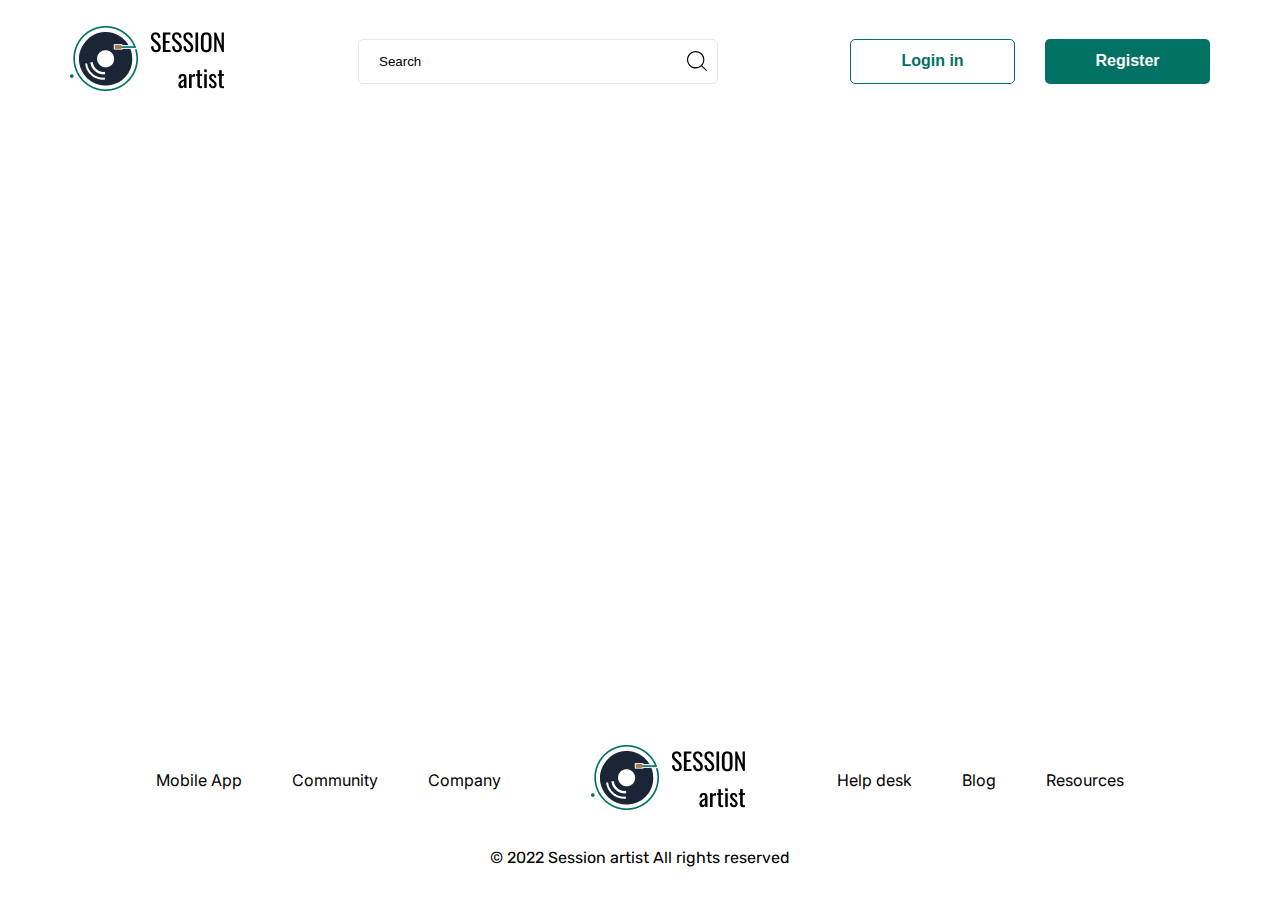
==== detail.html @ 2bfc5e57 "new page, changed styled" ====
<!DOCTYPE html>
<html lang="ru">

<head>
    <meta charset="utf-8">
    <meta http-equiv="X-UA-Compatible" content="IE=edge">
    <meta name="viewport" content="width=device-width, initial-scale=1.0">
    <link href="./css/style.css" rel="stylesheet">
    <title>Session Artist</title>
</head>

<body>
    <div class="container">
        <header>
            <a href="/"><img src="./images/logo.png" alt="logo" /></a>

            <div class="search-block">
                <svg width="20" height="20" viewBox="0 0 20 20" fill="none" xmlns="http://www.w3.org/2000/svg">
                    <path
                        d="M19.7256 18.9889L15.2097 14.4538C16.5957 12.8665 17.3604 10.8581 17.3604 8.72728C17.3604 6.40138 16.4584 4.21493 14.8209 2.57041C13.1834 0.925893 11.0062 0.0200195 8.69023 0.0200195C6.37422 0.0200195 4.19708 0.925893 2.55956 2.57041C0.922038 4.21493 0.0200195 6.40138 0.0200195 8.72728C0.0200195 11.0532 0.922038 13.2396 2.55956 14.8842C4.19708 16.5287 6.37422 17.4345 8.69023 17.4345C10.812 17.4345 12.8118 16.6665 14.3923 15.2746L18.9082 19.8098C19.0211 19.9231 19.169 19.9798 19.3169 19.9798C19.4648 19.9798 19.6127 19.9231 19.7256 19.8098C19.9513 19.583 19.9513 19.2157 19.7256 18.9889ZM3.3769 14.0633C1.95783 12.6379 1.17605 10.7428 1.17605 8.72728C1.17605 6.71175 1.95783 4.81667 3.3769 3.39125C4.79626 1.96612 6.68327 1.18099 8.69023 1.18099C10.6972 1.18099 12.5842 1.96612 14.0036 3.39125C15.4226 4.81667 16.2044 6.71175 16.2044 8.72728C16.2044 10.7428 15.4226 12.6379 14.0036 14.0633C12.5842 15.4885 10.6972 16.2736 8.69023 16.2736C6.68327 16.2736 4.79626 15.4885 3.3769 14.0633Z"
                        fill="black" />
                </svg>
                <input class="search-block__input" placeholder="Search" type="Search" id="site-search" name="q">
            </div>

            <div class="actions">
                <button class="button-green-border">Login in</button>
                <button class="button">Register</button>
            </div>
        </header>

        <main>
           
        </main>

        <footer>
            <ul>
                <li class="footer__nav-item"><a href="#">Mobile App</a></li>
                <li class="footer__nav-item"><a href="#">Community</a></li>
                <li class="footer__nav-item"><a href="#">Company</a></li>
                <li class="footer__logo">
                    <a href="/"><img src="./images/logo.png" alt="logo" /></a>
                </li>
                <li class="footer__nav-item"><a href="#">Help desk</a></li>
                <li class="footer__nav-item"><a href="#">Blog</a></li>
                <li class="footer__nav-item"><a href="#">Resources</a></li>
            </ul>

            <div class="copy">© 2022 Session artist All rights reserved</div>
        </footer>
    </div>
</body>

</html>
---- css/style.css ----
@import url("https://fonts.googleapis.com/css2?family=Oswald&display=swap");
@import url("https://fonts.googleapis.com/css2?family=Inter:wght@500&display=swap");
@import url("https://fonts.googleapis.com/css2?family=Inter&display=swap");
@import url("https://fonts.googleapis.com/css2?family=Rubik&display=swap");

:root {
  --main-bg-color: #007163;
  --white-text-color: #fff;
}

html,
body {
  height: 100%;
  margin: 0;
  color: #000;
  font-family: "Inter", sans-serif;
}

* {
  box-sizing: border-box;
  margin: 0;
  padding: 0;
}

::-webkit-scrollbar {
  width: 8px;
}

::-webkit-scrollbar-track {
  -webkit-box-shadow: 5px 5px 5px -5px rgba(34, 60, 80, 0.2) inset;
  background-color: #f9f9fd;
  border-radius: 10px;
}

::-webkit-scrollbar-thumb {
  border-radius: 10px;
  background: linear-gradient(180deg, rgba(0, 236, 209, 0.377), #007163);
}

h1,
h2,
h3 {
  font-family: "Oswald", sans-serif;
}

a {
  color: inherit;
  text-decoration: none;
}

main {
  flex: 1 1 auto;
}

.container {
  display: flex;
  flex-direction: column;
  justify-content: flex-start;
  align-items: center;
  width: 100%;
  max-width: 1200px;
  margin: 0 auto;
  padding: 0 30px;
  box-sizing: border-box;
  background-color: transparent;
  width: 100%;
  min-height: 100%;
  display: flex;
  flex-direction: column;
}

.link-button {
  display: flex;
  align-items: center;
  justify-content: center;
  min-height: 45px;
  min-width: 134px;
  font-weight: 500;
  font-size: 18px;
  border-radius: 5px;
  cursor: pointer;
  transition: 0.25s;
  background-color: var(--main-bg-color);
  border: none;
  border-radius: 5px;
  color: var(--white-text-color);
}

.button {
  min-height: 45px;
  min-width: 165px;
  font-weight: 600;
  font-size: 16px;
  border-radius: 5px;
  cursor: pointer;
  transition: 0.25s;
  background-color: var(--main-bg-color);
  border: none;
  border-radius: 5px;
  color: var(--white-text-color);
}

.button:hover {
  background-color: #007163cc;
}

.button-green-border {
  background-color: transparent;
  min-height: 45px;
  min-width: 165px;
  font-weight: 600;
  font-size: 16px;
  border: 1px solid #007163;
  color: #007163;
  border-radius: 5px;
  cursor: pointer;
  transition: 0.25s;
}

.button-green-border:hover {
  background-color: #0071630d;
}

.button-green-border-light {
  background: rgba(0, 113, 99, 0.1);
  min-height: 45px;
  min-width: 165px;
  font-weight: 600;
  font-size: 16px;
  border: 1px solid #007163;
  color: #007163;
  border-radius: 5px;
  cursor: pointer;
  transition: 0.25s;
}

.button-green-border-light:hover {
  background-color: #00716338;
}

.button-brown {
  min-height: 45px;
  min-width: 165px;
  font-weight: 600;
  font-size: 16px;
  background-color: rgba(166, 124, 82, 0.1);
  border: 1px solid #a67c52;
  border-radius: 5px;
  color: #a67c52;
  cursor: pointer;
  transition: 0.25s;
}

.button-brown:hover {
  background-color: #a67c5238;
}

/*HEADER*/

header {
  width: 100%;
  display: flex;
  justify-content: space-between;
  align-items: center;
  padding: 23px 0px 20px;
}

.search-block {
  display: flex;
  width: 100%;
  max-width: 360px;
  align-items: center;
  align-content: center;
  position: relative;
  z-index: 100;
}

.search-block svg {
  position: absolute;
  right: 11px;
}

.search-block__input {
  min-height: 45px;
  padding: 0px 40px 0px 20px;
  border: 1px solid #e8e8e8;
  border-radius: 5px;
  width: 100%;
}

.search-block__input::placeholder {
  color: #000000;
}

.search-block__input:focus {
  outline: 0;
}

.actions {
  display: flex;
  align-items: center;
  align-content: center;
  gap: 30px;
}

/*OFFER*/

.offer {
  display: flex;
  flex-direction: column;
  justify-content: center;
  align-items: center;
  width: 100%;
  background-image: url("/images/background.png");
  background-position: center;
  background-size: cover;
  padding: 60px 0px 100px;
  position: relative;
}

.offer__title {
  font-size: 64px;
  line-height: 80px;
  text-align: center;
  margin: 0 0 25px;
  position: relative;
  font-weight: 400;
  z-index: 100;
}

.offer__title_wrap {
  position: relative;
}

.offer__title_wrap:before {
  position: absolute;
  right: 0;
  bottom: 17px;
  z-index: -1;
  width: 40%;
  border-bottom: 6px solid #a67c52;
  content: "";
}

.offer__info {
  width: 100%;
  display: flex;
  justify-content: center;
  text-align: center;
  flex-direction: column;
  max-width: 545px;
  position: relative;
}

.offer__info:after {
  content: "";
  display: block;
  width: 200px;
  height: 200px;
  position: absolute;
  top: 40px;
  left: 45%;
  background: #007163;
  opacity: 0.2;
  filter: blur(50px);
}

.offer__info:before {
  content: "";
  display: block;
  width: 200px;
  height: 200px;
  position: absolute;
  top: 40px;
  right: 45%;
  background: #a67c52;
  opacity: 0.2;
  filter: blur(50px);
}

.offer__description {
  font-weight: 500;
  font-size: 24px;
  line-height: 29px;
  margin: 0 0 35px;
  position: relative;
  z-index: 100;
}

.offer .offer__list {
  width: 100%;
  display: flex;
  margin: 70px 0px 100px;
  justify-content: center;
  align-items: center;
  list-style: none;
  display: flex;
  gap: 30px;
}

.offer .offer__item {
  display: flex;
  position: relative;
  border-radius: 8px;
  overflow: hidden;
  cursor: pointer;
}

.offer__item-popup {
  display: flex;
  justify-content: center;
  align-items: center;
  opacity: 0;
  position: absolute;
  bottom: 0;
  left: 50%;
  transform: translate(-50%, 0);
  transition: 0.5s;
  height: 100%;
  width: 100%;
  font-size: 22px;
  background-image: linear-gradient(
    0deg,
    rgba(0, 113, 99, 0.7),
    rgba(0, 113, 99, 0.7)
  );
  padding: 10px 5px;
  color: #fff;
}

.offer .offer__item:hover .offer__item-popup {
  opacity: 1;
}

/*SOCIAL*/

.social {
  width: 100%;
  display: flex;
  justify-content: center;
  flex-direction: column;
  align-items: center;
}

.social__title {
  display: flex;
  justify-content: center;
  width: 100%;
  font-size: 36px;
  margin: 0 0 30px;
}

.social__title_wrap {
  position: relative;
}

.social__title_wrap:before {
  position: absolute;
  right: 0;
  bottom: 9px;
  z-index: -1;
  width: 40%;
  border-bottom: 6px solid #a67c52;
  content: "";
}

.social__list {
  display: flex;
  list-style: none;
  margin: 0;
  padding: 0;
  gap: 20px;
}

.social__item {
  display: flex;
  cursor: pointer;
  width: 40px;
  height: 40px;
}

.social__item:hover svg {
  opacity: 0.7;
}

/*FOOTER*/

footer {
  flex-direction: column;
  display: flex;
  width: 100%;
  margin: 20px 0 33px;
  justify-content: center;
  align-items: center;
}

footer ul {
  display: flex;
  width: 100%;
  list-style: none;
  margin: 0;
  padding: 0;
  justify-content: center;
  align-items: center;
  gap: 50px;
  margin: 0 0 30px;
}

.footer__nav-item {
  transition: 0.25s;
}

.footer__nav-item:hover {
  color: var(--main-bg-color);
}

.footer__logo {
  display: flex;
  margin: 0px 40px;
}

.copy {
  font-family: "Rubik";
}
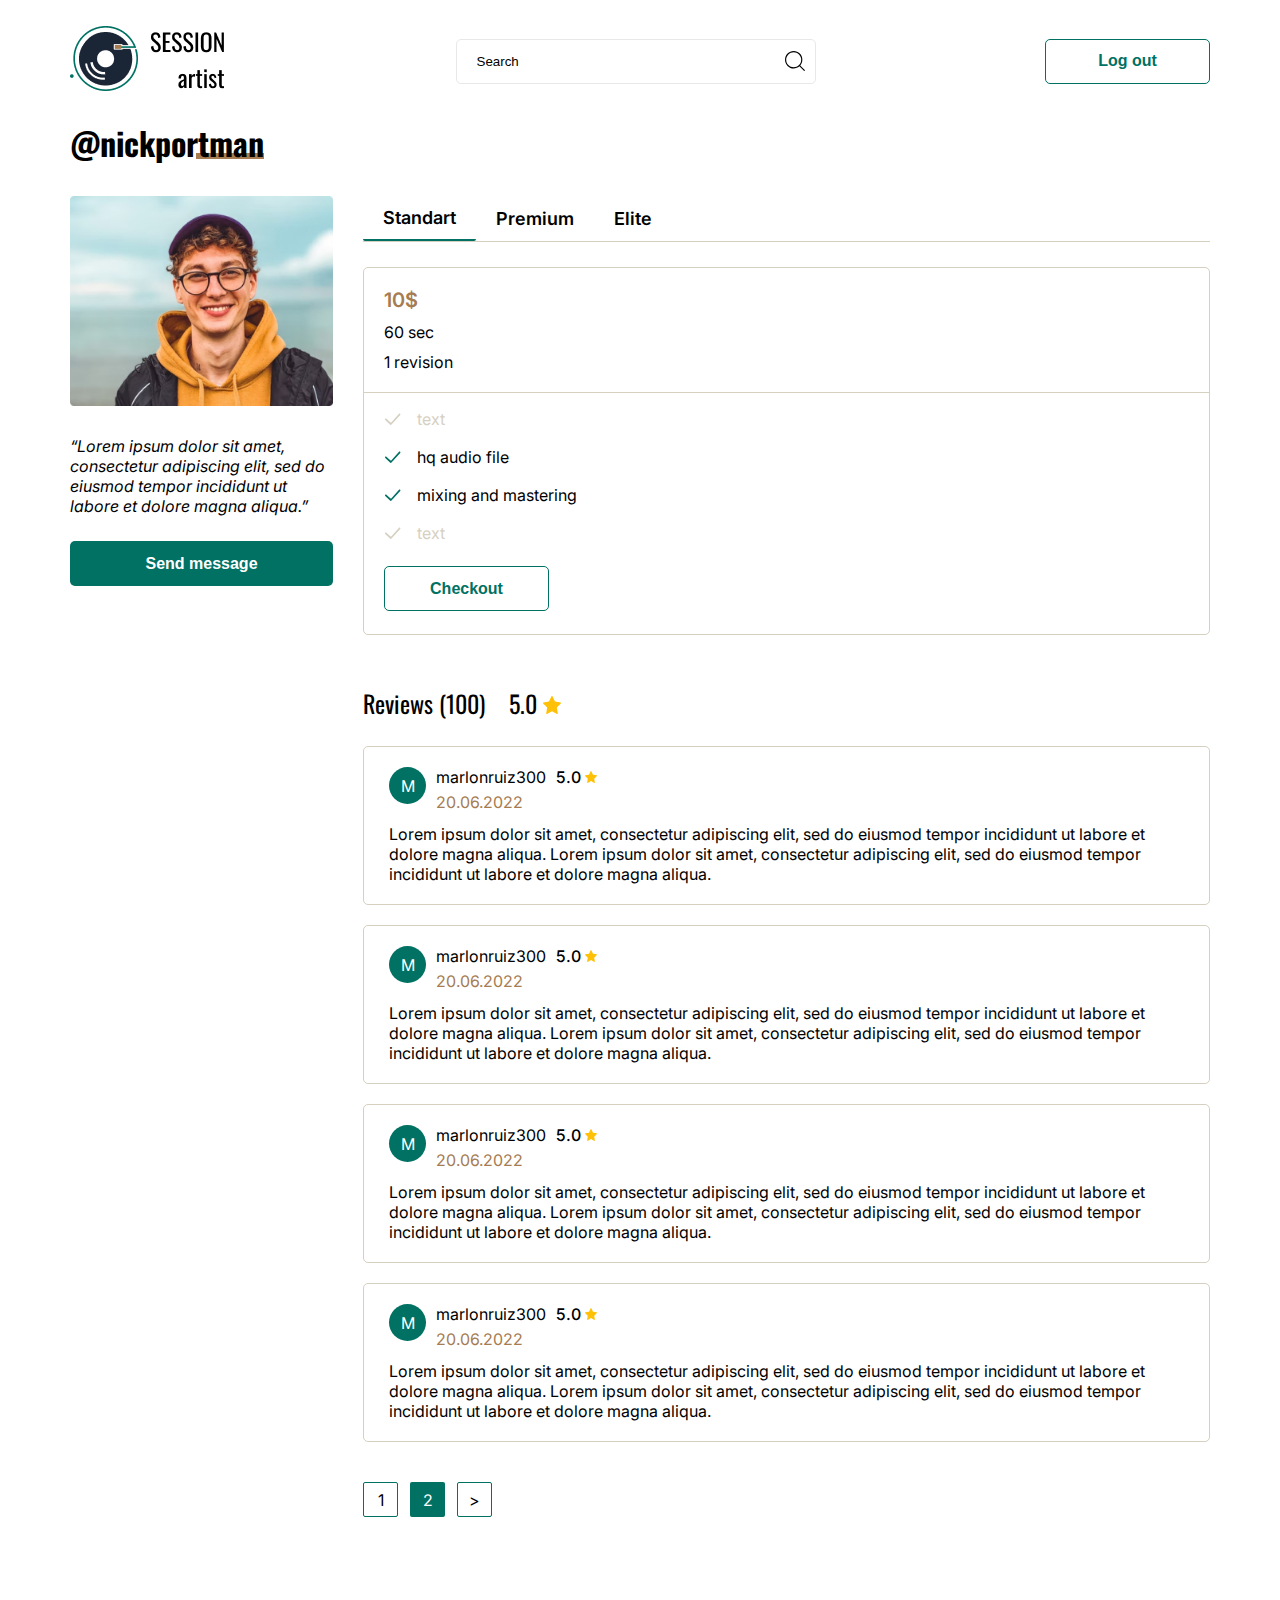
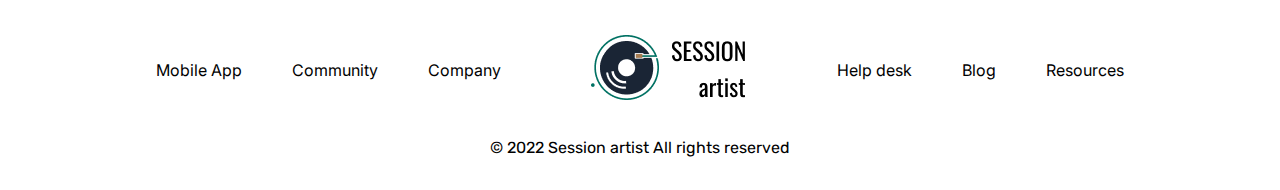
==== commit f13efbf8: "changed styled detail" ====
--- a/detail.html
+++ b/detail.html
@@ -1,54 +1,277 @@
 <!DOCTYPE html>
 <html lang="ru">
-
-<head>
-    <meta charset="utf-8">
-    <meta http-equiv="X-UA-Compatible" content="IE=edge">
-    <meta name="viewport" content="width=device-width, initial-scale=1.0">
-    <link href="./css/style.css" rel="stylesheet">
+  <head>
+    <meta charset="utf-8" />
+    <meta http-equiv="X-UA-Compatible" content="IE=edge" />
+    <meta name="viewport" content="width=device-width, initial-scale=1.0" />
+    <link href="./css/style.css" rel="stylesheet" />
+    <link href="./css/detail.css" rel="stylesheet" />
     <title>Session Artist</title>
-</head>
-
-<body>
+  </head>
+
+  <body>
     <div class="container">
-        <header>
+      <header>
+        <a href="/"><img src="./images/logo.png" alt="logo" /></a>
+
+        <div class="search-block">
+          <svg
+            width="20"
+            height="20"
+            viewBox="0 0 20 20"
+            fill="none"
+            xmlns="http://www.w3.org/2000/svg"
+          >
+            <path
+              d="M19.7256 18.9889L15.2097 14.4538C16.5957 12.8665 17.3604 10.8581 17.3604 8.72728C17.3604 6.40138 16.4584 4.21493 14.8209 2.57041C13.1834 0.925893 11.0062 0.0200195 8.69023 0.0200195C6.37422 0.0200195 4.19708 0.925893 2.55956 2.57041C0.922038 4.21493 0.0200195 6.40138 0.0200195 8.72728C0.0200195 11.0532 0.922038 13.2396 2.55956 14.8842C4.19708 16.5287 6.37422 17.4345 8.69023 17.4345C10.812 17.4345 12.8118 16.6665 14.3923 15.2746L18.9082 19.8098C19.0211 19.9231 19.169 19.9798 19.3169 19.9798C19.4648 19.9798 19.6127 19.9231 19.7256 19.8098C19.9513 19.583 19.9513 19.2157 19.7256 18.9889ZM3.3769 14.0633C1.95783 12.6379 1.17605 10.7428 1.17605 8.72728C1.17605 6.71175 1.95783 4.81667 3.3769 3.39125C4.79626 1.96612 6.68327 1.18099 8.69023 1.18099C10.6972 1.18099 12.5842 1.96612 14.0036 3.39125C15.4226 4.81667 16.2044 6.71175 16.2044 8.72728C16.2044 10.7428 15.4226 12.6379 14.0036 14.0633C12.5842 15.4885 10.6972 16.2736 8.69023 16.2736C6.68327 16.2736 4.79626 15.4885 3.3769 14.0633Z"
+              fill="black"
+            />
+          </svg>
+          <input
+            class="search-block__input"
+            placeholder="Search"
+            type="Search"
+            id="site-search"
+            name="q"
+          />
+        </div>
+
+        <div class="actions">
+          <button class="button-green-border">Log out</button>
+        </div>
+      </header>
+
+      <main class="detail">
+        <h1 class="detail__title">
+          <div class="detail__title_wrap">@nickportman</div>
+        </h1>
+
+        <div class="detail__block">
+          <div class="detail__user">
+            <img src="./images/people/OnePeople.jpg" atl="people" />
+
+            <p class="detail__description">
+              “Lorem ipsum dolor sit amet, consectetur adipiscing elit, sed do
+              eiusmod tempor incididunt ut labore et dolore magna aliqua.”
+            </p>
+
+            <button class="button">Send message</button>
+          </div>
+
+          <div class="detail__info-block">
+            <ul class="detail__tabs">
+              <li class="detail__tabs__item_green">Standart</li>
+              <li class="detail__tabs__item">Premium</li>
+              <li class="detail__tabs__item">Elite</li>
+            </ul>
+
+            <div class="detail__price-block">
+              <ul class="detail__price-block__top">
+                <li class="brown-text">10$</li>
+                <li>60 sec</li>
+                <li>1 revision</li>
+              </ul>
+
+              <ul class="detail__price-block__bottom">
+                <li class="detail__price-block__bottom-item gray-text">
+                  <svg
+                    width="17"
+                    height="12"
+                    viewBox="0 0 17 12"
+                    fill="none"
+                    xmlns="http://www.w3.org/2000/svg"
+                  >
+                    <path
+                      fill-rule="evenodd"
+                      clip-rule="evenodd"
+                      d="M16.178 0.707331C16.5279 1.01351 16.5597 1.54692 16.2484 1.89236L7.48684 11.6172C7.17397 11.9644 6.63679 11.9865 6.29648 11.6662L1.22645 6.89319C0.910271 6.59552 0.880004 6.09952 1.15128 5.76044C1.45061 5.38627 2.00804 5.33477 2.36428 5.65519L6.29794 9.19344C6.63979 9.50094 7.1661 9.47344 7.47409 9.13202L15.0103 0.776265C15.3153 0.438132 15.8353 0.407481 16.178 0.707331Z"
+                      fill="#D6D0C1"
+                    />
+                  </svg>
+                  text
+                </li>
+                <li class="detail__price-block__bottom-item">
+                  <svg
+                    width="17"
+                    height="12"
+                    viewBox="0 0 17 12"
+                    fill="none"
+                    xmlns="http://www.w3.org/2000/svg"
+                  >
+                    <path
+                      fill-rule="evenodd"
+                      clip-rule="evenodd"
+                      d="M16.178 0.707331C16.5279 1.01351 16.5597 1.54692 16.2484 1.89236L7.48684 11.6172C7.17397 11.9644 6.63679 11.9865 6.29648 11.6662L1.22645 6.89319C0.910271 6.59552 0.880004 6.09952 1.15128 5.76044C1.45061 5.38627 2.00804 5.33477 2.36428 5.65519L6.29794 9.19344C6.63979 9.50094 7.1661 9.47344 7.47409 9.13202L15.0103 0.776265C15.3153 0.438132 15.8353 0.407481 16.178 0.707331Z"
+                      fill="#007163"
+                    />
+                  </svg>
+                  hq audio file
+                </li>
+                <li class="detail__price-block__bottom-item">
+                  <svg
+                    width="17"
+                    height="12"
+                    viewBox="0 0 17 12"
+                    fill="none"
+                    xmlns="http://www.w3.org/2000/svg"
+                  >
+                    <path
+                      fill-rule="evenodd"
+                      clip-rule="evenodd"
+                      d="M16.178 0.707331C16.5279 1.01351 16.5597 1.54692 16.2484 1.89236L7.48684 11.6172C7.17397 11.9644 6.63679 11.9865 6.29648 11.6662L1.22645 6.89319C0.910271 6.59552 0.880004 6.09952 1.15128 5.76044C1.45061 5.38627 2.00804 5.33477 2.36428 5.65519L6.29794 9.19344C6.63979 9.50094 7.1661 9.47344 7.47409 9.13202L15.0103 0.776265C15.3153 0.438132 15.8353 0.407481 16.178 0.707331Z"
+                      fill="#007163"
+                    />
+                  </svg>
+                  mixing and mastering
+                </li>
+                <li class="detail__price-block__bottom-item gray-text">
+                  <svg
+                    width="17"
+                    height="12"
+                    viewBox="0 0 17 12"
+                    fill="none"
+                    xmlns="http://www.w3.org/2000/svg"
+                  >
+                    <path
+                      fill-rule="evenodd"
+                      clip-rule="evenodd"
+                      d="M16.178 0.707331C16.5279 1.01351 16.5597 1.54692 16.2484 1.89236L7.48684 11.6172C7.17397 11.9644 6.63679 11.9865 6.29648 11.6662L1.22645 6.89319C0.910271 6.59552 0.880004 6.09952 1.15128 5.76044C1.45061 5.38627 2.00804 5.33477 2.36428 5.65519L6.29794 9.19344C6.63979 9.50094 7.1661 9.47344 7.47409 9.13202L15.0103 0.776265C15.3153 0.438132 15.8353 0.407481 16.178 0.707331Z"
+                      fill="#D6D0C1"
+                    />
+                  </svg>
+                  text
+                </li>
+              </ul>
+
+              <div class="detail__actions">
+                <button class="button-green-border">Checkout</button>
+              </div>
+            </div>
+
+            <div class="reviews">
+              <h2 class="reviews__title">
+                Reviews (100) <span> 5.0 <img src="./images/Star.svg" /></span>
+              </h2>
+
+              <ul class="reviews__list">
+                <li class="reviews__list-item">
+                  <div class="reviews__wrap">
+                    <div class="reviews__image">М</div>
+
+                    <div>
+                      <span class="reviews__name">marlonruiz300</span>
+
+                      <div class="reviews__date">20.06.2022</div>
+                    </div>
+
+                    <div class="reviews__rating">
+                      5.0 <img src="./images/Star.svg" />
+                    </div>
+                  </div>
+                  <p class="reviews__description">
+                    Lorem ipsum dolor sit amet, consectetur adipiscing elit, sed
+                    do eiusmod tempor incididunt ut labore et dolore magna
+                    aliqua. Lorem ipsum dolor sit amet, consectetur adipiscing
+                    elit, sed do eiusmod tempor incididunt ut labore et dolore
+                    magna aliqua.
+                  </p>
+                </li>
+
+                <li class="reviews__list-item">
+                  <div class="reviews__wrap">
+                    <div class="reviews__image">М</div>
+
+                    <div>
+                      <span class="reviews__name">marlonruiz300</span>
+
+                      <div class="reviews__date">20.06.2022</div>
+                    </div>
+
+                    <div class="reviews__rating">
+                      5.0 <img src="./images/Star.svg" />
+                    </div>
+                  </div>
+                  <p class="reviews__description">
+                    Lorem ipsum dolor sit amet, consectetur adipiscing elit, sed
+                    do eiusmod tempor incididunt ut labore et dolore magna
+                    aliqua. Lorem ipsum dolor sit amet, consectetur adipiscing
+                    elit, sed do eiusmod tempor incididunt ut labore et dolore
+                    magna aliqua.
+                  </p>
+                </li>
+
+                <li class="reviews__list-item">
+                  <div class="reviews__wrap">
+                    <div class="reviews__image">М</div>
+
+                    <div>
+                      <span class="reviews__name">marlonruiz300</span>
+
+                      <div class="reviews__date">20.06.2022</div>
+                    </div>
+
+                    <div class="reviews__rating">
+                      5.0 <img src="./images/Star.svg" />
+                    </div>
+                  </div>
+                  <p class="reviews__description">
+                    Lorem ipsum dolor sit amet, consectetur adipiscing elit, sed
+                    do eiusmod tempor incididunt ut labore et dolore magna
+                    aliqua. Lorem ipsum dolor sit amet, consectetur adipiscing
+                    elit, sed do eiusmod tempor incididunt ut labore et dolore
+                    magna aliqua.
+                  </p>
+                </li>
+
+                <li class="reviews__list-item">
+                  <div class="reviews__wrap">
+                    <div class="reviews__image">М</div>
+
+                    <div>
+                      <span class="reviews__name">marlonruiz300</span>
+
+                      <div class="reviews__date">20.06.2022</div>
+                    </div>
+
+                    <div class="reviews__rating">
+                      5.0 <img src="./images/Star.svg" />
+                    </div>
+                  </div>
+                  <p class="reviews__description">
+                    Lorem ipsum dolor sit amet, consectetur adipiscing elit, sed
+                    do eiusmod tempor incididunt ut labore et dolore magna
+                    aliqua. Lorem ipsum dolor sit amet, consectetur adipiscing
+                    elit, sed do eiusmod tempor incididunt ut labore et dolore
+                    magna aliqua.
+                  </p>
+                </li>
+              </ul>
+            </div>
+
+            <div class="pagination">
+              <div class="pagination__item">1</div>
+              <div class="pagination__item_green">2</div>
+              <div class="pagination__item">></div>
+            </div>
+          </div>
+        </div>
+      </main>
+
+      <footer>
+        <ul>
+          <li class="footer__nav-item"><a href="#">Mobile App</a></li>
+          <li class="footer__nav-item"><a href="#">Community</a></li>
+          <li class="footer__nav-item"><a href="#">Company</a></li>
+          <li class="footer__logo">
             <a href="/"><img src="./images/logo.png" alt="logo" /></a>
-
-            <div class="search-block">
-                <svg width="20" height="20" viewBox="0 0 20 20" fill="none" xmlns="http://www.w3.org/2000/svg">
-                    <path
-                        d="M19.7256 18.9889L15.2097 14.4538C16.5957 12.8665 17.3604 10.8581 17.3604 8.72728C17.3604 6.40138 16.4584 4.21493 14.8209 2.57041C13.1834 0.925893 11.0062 0.0200195 8.69023 0.0200195C6.37422 0.0200195 4.19708 0.925893 2.55956 2.57041C0.922038 4.21493 0.0200195 6.40138 0.0200195 8.72728C0.0200195 11.0532 0.922038 13.2396 2.55956 14.8842C4.19708 16.5287 6.37422 17.4345 8.69023 17.4345C10.812 17.4345 12.8118 16.6665 14.3923 15.2746L18.9082 19.8098C19.0211 19.9231 19.169 19.9798 19.3169 19.9798C19.4648 19.9798 19.6127 19.9231 19.7256 19.8098C19.9513 19.583 19.9513 19.2157 19.7256 18.9889ZM3.3769 14.0633C1.95783 12.6379 1.17605 10.7428 1.17605 8.72728C1.17605 6.71175 1.95783 4.81667 3.3769 3.39125C4.79626 1.96612 6.68327 1.18099 8.69023 1.18099C10.6972 1.18099 12.5842 1.96612 14.0036 3.39125C15.4226 4.81667 16.2044 6.71175 16.2044 8.72728C16.2044 10.7428 15.4226 12.6379 14.0036 14.0633C12.5842 15.4885 10.6972 16.2736 8.69023 16.2736C6.68327 16.2736 4.79626 15.4885 3.3769 14.0633Z"
-                        fill="black" />
-                </svg>
-                <input class="search-block__input" placeholder="Search" type="Search" id="site-search" name="q">
-            </div>
-
-            <div class="actions">
-                <button class="button-green-border">Login in</button>
-                <button class="button">Register</button>
-            </div>
-        </header>
-
-        <main>
-           
-        </main>
-
-        <footer>
-            <ul>
-                <li class="footer__nav-item"><a href="#">Mobile App</a></li>
-                <li class="footer__nav-item"><a href="#">Community</a></li>
-                <li class="footer__nav-item"><a href="#">Company</a></li>
-                <li class="footer__logo">
-                    <a href="/"><img src="./images/logo.png" alt="logo" /></a>
-                </li>
-                <li class="footer__nav-item"><a href="#">Help desk</a></li>
-                <li class="footer__nav-item"><a href="#">Blog</a></li>
-                <li class="footer__nav-item"><a href="#">Resources</a></li>
-            </ul>
-
-            <div class="copy">© 2022 Session artist All rights reserved</div>
-        </footer>
+          </li>
+          <li class="footer__nav-item"><a href="#">Help desk</a></li>
+          <li class="footer__nav-item"><a href="#">Blog</a></li>
+          <li class="footer__nav-item"><a href="#">Resources</a></li>
+        </ul>
+
+        <div class="copy">© 2022 Session artist All rights reserved</div>
+      </footer>
     </div>
-</body>
-
-</html>+  </body>
+</html>
--- a/css/style.css
+++ b/css/style.css
@@ -84,6 +84,10 @@
   border: none;
   border-radius: 5px;
   color: var(--white-text-color);
+}
+
+.link-button:hover {
+  background-color: #007163cc;
 }
 
 .button {
--- a/css/detail.css
+++ b/css/detail.css
@@ -0,0 +1,210 @@
+.detail {
+  width: 100%;
+  display: flex;
+  flex-direction: column;
+  padding: 0 0 95px;
+}
+
+.detail__title {
+  display: flex;
+  width: 100%;
+  margin: 0 0 30px;
+}
+
+.detail__title_wrap {
+  position: relative;
+}
+
+.detail__title_wrap:before {
+  position: absolute;
+  right: 0;
+  bottom: 7px;
+  z-index: -1;
+  width: 35%;
+  border-bottom: 6px solid #a67c52;
+  content: "";
+}
+
+.detail__tabs {
+  display: flex;
+  list-style: none;
+  width: 100%;
+  justify-content: flex-start;
+  align-items: center;
+  border-bottom: 1px solid #d6d0c1;
+  margin: 0 0 25px;
+}
+
+.detail__tabs__item {
+  cursor: pointer;
+  padding: 0px 20px;
+  font-weight: 600;
+  font-size: 18px;
+}
+
+.detail__tabs__item_green {
+  border-bottom: 2px solid #007163;
+  border-radius: 2px;
+  line-height: 43px;
+  cursor: pointer;
+  padding: 0px 20px;
+  font-weight: 600;
+  font-size: 18px;
+}
+
+.detail__block {
+  width: 100%;
+  display: grid;
+  grid-template-columns: minmax(263px, 263px) 1fr;
+  gap: 30px;
+}
+
+.detail__user {
+  display: flex;
+  flex-direction: column;
+}
+
+.detail__description {
+  font-style: italic;
+  margin: 30px 0px 25px;
+}
+
+.detail__info-block {
+  width: 100%;
+  display: flex;
+  flex-direction: column;
+}
+
+.detail__price-block {
+  border: 1px solid #d6d0c1;
+  border-radius: 5px;
+  margin: 0 0 50px;
+}
+
+.detail__price-block__top {
+  display: flex;
+  flex-direction: column;
+  list-style: none;
+  border-bottom: 1px solid #d6d0c1;
+  padding: 20px;
+  gap: 10px;
+}
+
+.detail__price-block__bottom {
+  display: flex;
+  flex-direction: column;
+  list-style: none;
+  padding: 16px 20px 23px;
+  gap: 18px;
+}
+
+.detail__price-block__bottom-item svg {
+  margin-right: 12px;
+}
+
+.detail__actions {
+  width: 100%;
+  padding: 0 20px 23px;
+}
+
+.reviews__title {
+  font-family: "Oswald";
+  font-weight: 400;
+  font-size: 24px;
+}
+
+.reviews__title span {
+  margin: 0px 0px 0px 18px;
+}
+
+.reviews__list {
+  list-style: none;
+  margin: 25px 0px 40px;
+  display: flex;
+  flex-direction: column;
+  gap: 20px;
+}
+
+.reviews__list-item {
+  border: 1px solid #d6d0c1;
+  border-radius: 5px;
+  padding: 20px 25px;
+}
+
+.reviews__wrap {
+  display: flex;
+  width: 100%;
+  gap: 10px;
+  margin: 0 0 12px;
+}
+
+.reviews__image {
+  display: flex;
+  min-width: 37px;
+  height: 37px;
+  background-color: #007163;
+  border-radius: 100%;
+  justify-content: center;
+  align-items: center;
+  color: #fff;
+}
+
+.reviews__name {
+  display: flex;
+  width: 100%;
+  margin: 0 0 5px;
+}
+
+.reviews__date {
+  color: #a67c52;
+}
+
+.reviews__rating {
+  font-weight: 500;
+}
+
+.reviews__rating img {
+  width: 12px;
+}
+
+/*PAGINATION*/
+
+.pagination {
+  width: 100%;
+  display: flex;
+  align-items: center;
+  gap: 12px;
+}
+
+.pagination__item {
+  display: flex;
+  align-items: center;
+  justify-content: center;
+  min-width: 35px;
+  height: 35px;
+  border: 1px solid #007163;
+  border-radius: 2px;
+  cursor: pointer;
+}
+
+.pagination__item_green {
+  display: flex;
+  align-items: center;
+  justify-content: center;
+  min-width: 35px;
+  height: 35px;
+  background-color: #007163;
+  border-radius: 2px;
+  color: #fff;
+  cursor: pointer;
+}
+
+.brown-text {
+  color: #a67c52;
+  font-weight: 600;
+  font-size: 20px;
+}
+
+.gray-text {
+  color: #d6d0c1;
+}
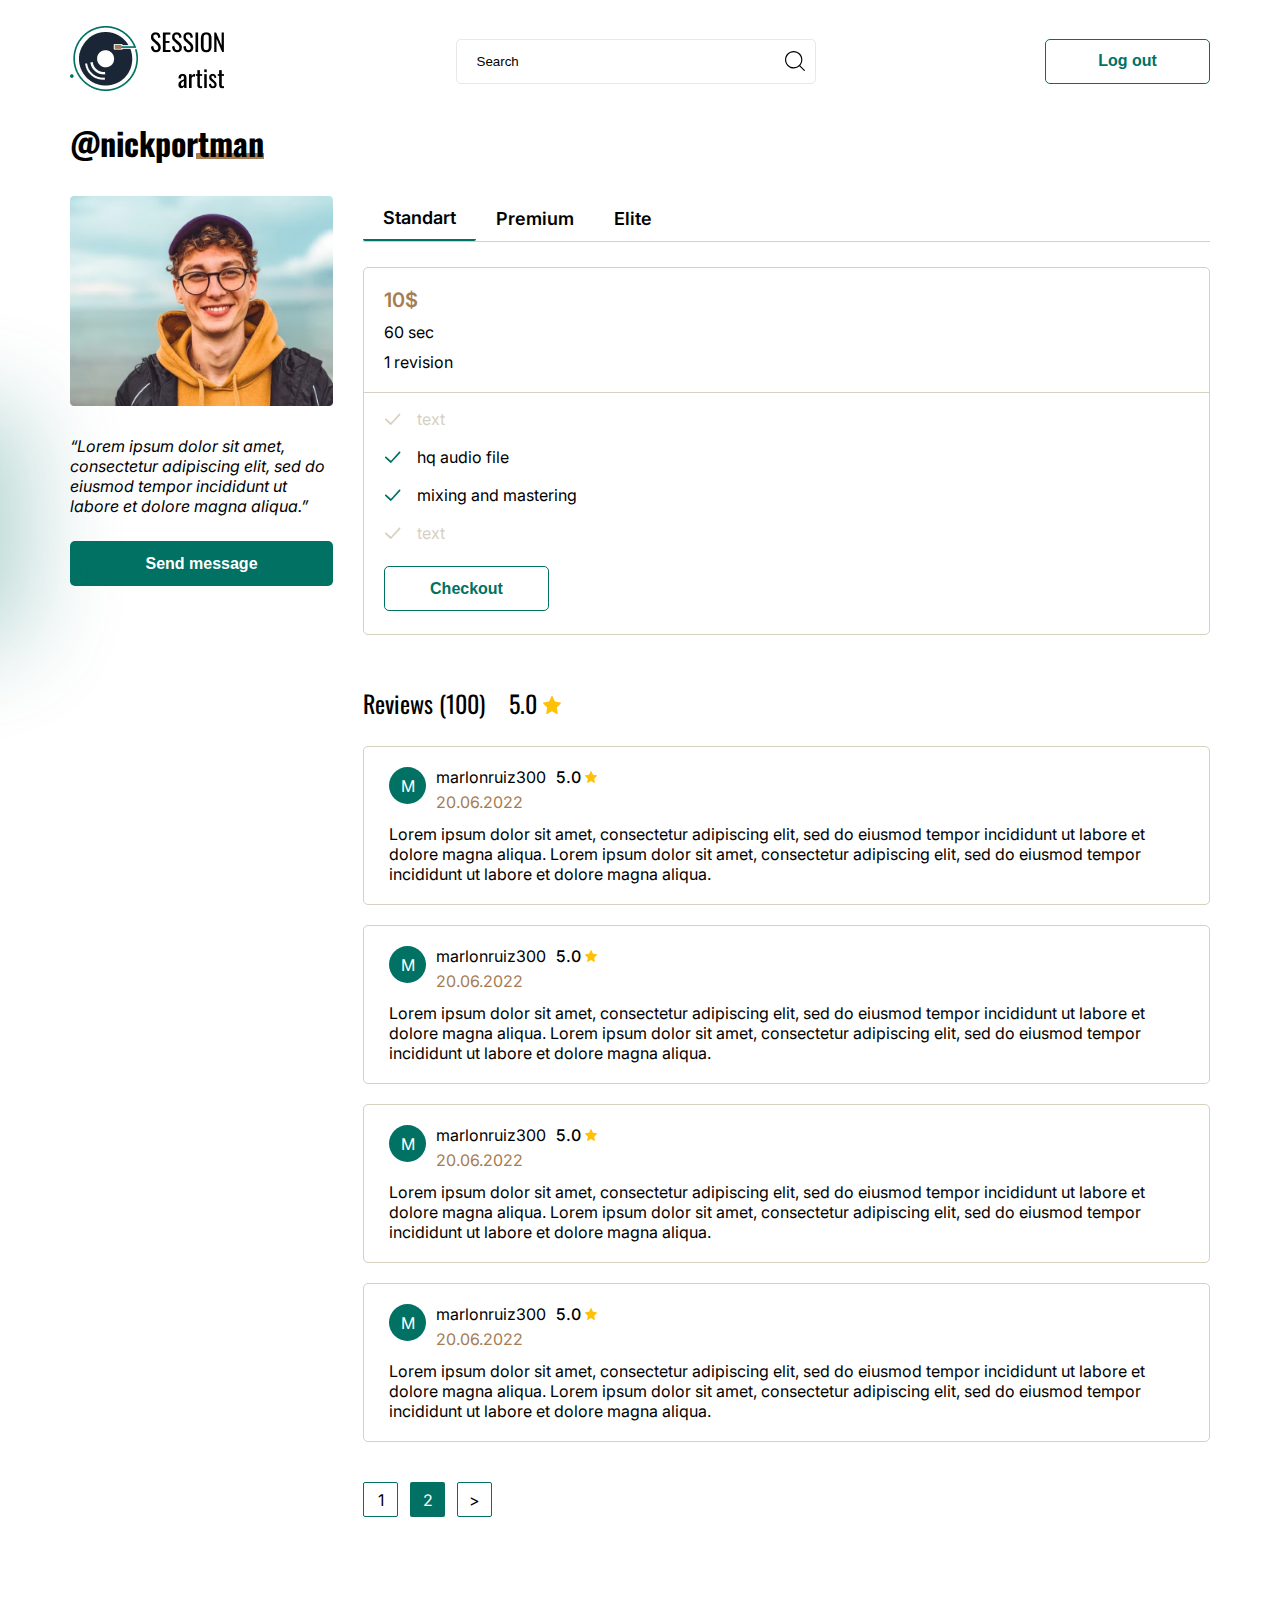
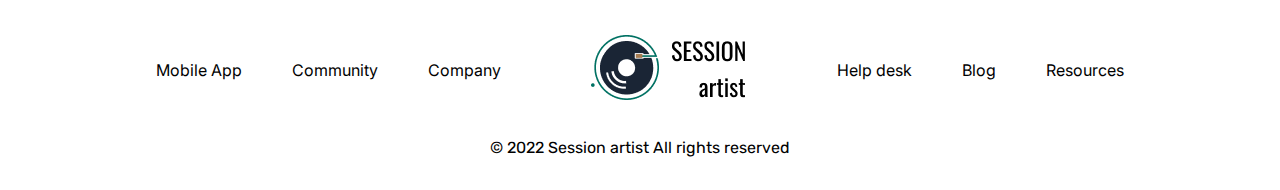
==== commit 6f817b10: "add blur" ====
--- a/detail.html
+++ b/detail.html
@@ -10,268 +10,271 @@
   </head>
 
   <body>
-    <div class="container">
-      <header>
-        <a href="/"><img src="./images/logo.png" alt="logo" /></a>
-
-        <div class="search-block">
-          <svg
-            width="20"
-            height="20"
-            viewBox="0 0 20 20"
-            fill="none"
-            xmlns="http://www.w3.org/2000/svg"
-          >
-            <path
-              d="M19.7256 18.9889L15.2097 14.4538C16.5957 12.8665 17.3604 10.8581 17.3604 8.72728C17.3604 6.40138 16.4584 4.21493 14.8209 2.57041C13.1834 0.925893 11.0062 0.0200195 8.69023 0.0200195C6.37422 0.0200195 4.19708 0.925893 2.55956 2.57041C0.922038 4.21493 0.0200195 6.40138 0.0200195 8.72728C0.0200195 11.0532 0.922038 13.2396 2.55956 14.8842C4.19708 16.5287 6.37422 17.4345 8.69023 17.4345C10.812 17.4345 12.8118 16.6665 14.3923 15.2746L18.9082 19.8098C19.0211 19.9231 19.169 19.9798 19.3169 19.9798C19.4648 19.9798 19.6127 19.9231 19.7256 19.8098C19.9513 19.583 19.9513 19.2157 19.7256 18.9889ZM3.3769 14.0633C1.95783 12.6379 1.17605 10.7428 1.17605 8.72728C1.17605 6.71175 1.95783 4.81667 3.3769 3.39125C4.79626 1.96612 6.68327 1.18099 8.69023 1.18099C10.6972 1.18099 12.5842 1.96612 14.0036 3.39125C15.4226 4.81667 16.2044 6.71175 16.2044 8.72728C16.2044 10.7428 15.4226 12.6379 14.0036 14.0633C12.5842 15.4885 10.6972 16.2736 8.69023 16.2736C6.68327 16.2736 4.79626 15.4885 3.3769 14.0633Z"
-              fill="black"
+    <div class="blur">
+      <div class="container">
+        <header>
+          <a href="/"><img src="./images/logo.png" alt="logo" /></a>
+
+          <div class="search-block">
+            <svg
+              width="20"
+              height="20"
+              viewBox="0 0 20 20"
+              fill="none"
+              xmlns="http://www.w3.org/2000/svg"
+            >
+              <path
+                d="M19.7256 18.9889L15.2097 14.4538C16.5957 12.8665 17.3604 10.8581 17.3604 8.72728C17.3604 6.40138 16.4584 4.21493 14.8209 2.57041C13.1834 0.925893 11.0062 0.0200195 8.69023 0.0200195C6.37422 0.0200195 4.19708 0.925893 2.55956 2.57041C0.922038 4.21493 0.0200195 6.40138 0.0200195 8.72728C0.0200195 11.0532 0.922038 13.2396 2.55956 14.8842C4.19708 16.5287 6.37422 17.4345 8.69023 17.4345C10.812 17.4345 12.8118 16.6665 14.3923 15.2746L18.9082 19.8098C19.0211 19.9231 19.169 19.9798 19.3169 19.9798C19.4648 19.9798 19.6127 19.9231 19.7256 19.8098C19.9513 19.583 19.9513 19.2157 19.7256 18.9889ZM3.3769 14.0633C1.95783 12.6379 1.17605 10.7428 1.17605 8.72728C1.17605 6.71175 1.95783 4.81667 3.3769 3.39125C4.79626 1.96612 6.68327 1.18099 8.69023 1.18099C10.6972 1.18099 12.5842 1.96612 14.0036 3.39125C15.4226 4.81667 16.2044 6.71175 16.2044 8.72728C16.2044 10.7428 15.4226 12.6379 14.0036 14.0633C12.5842 15.4885 10.6972 16.2736 8.69023 16.2736C6.68327 16.2736 4.79626 15.4885 3.3769 14.0633Z"
+                fill="black"
+              />
+            </svg>
+            <input
+              class="search-block__input"
+              placeholder="Search"
+              type="Search"
+              id="site-search"
+              name="q"
             />
-          </svg>
-          <input
-            class="search-block__input"
-            placeholder="Search"
-            type="Search"
-            id="site-search"
-            name="q"
-          />
-        </div>
-
-        <div class="actions">
-          <button class="button-green-border">Log out</button>
-        </div>
-      </header>
-
-      <main class="detail">
-        <h1 class="detail__title">
-          <div class="detail__title_wrap">@nickportman</div>
-        </h1>
-
-        <div class="detail__block">
-          <div class="detail__user">
-            <img src="./images/people/OnePeople.jpg" atl="people" />
-
-            <p class="detail__description">
-              “Lorem ipsum dolor sit amet, consectetur adipiscing elit, sed do
-              eiusmod tempor incididunt ut labore et dolore magna aliqua.”
-            </p>
-
-            <button class="button">Send message</button>
           </div>
 
-          <div class="detail__info-block">
-            <ul class="detail__tabs">
-              <li class="detail__tabs__item_green">Standart</li>
-              <li class="detail__tabs__item">Premium</li>
-              <li class="detail__tabs__item">Elite</li>
-            </ul>
-
-            <div class="detail__price-block">
-              <ul class="detail__price-block__top">
-                <li class="brown-text">10$</li>
-                <li>60 sec</li>
-                <li>1 revision</li>
+          <div class="actions">
+            <button class="button-green-border">Log out</button>
+          </div>
+        </header>
+
+        <main class="detail">
+          <h1 class="detail__title">
+            <div class="detail__title_wrap">@nickportman</div>
+          </h1>
+
+          <div class="detail__block">
+            <div class="detail__user">
+              <img src="./images/people/OnePeople.jpg" atl="people" />
+
+              <p class="detail__description">
+                “Lorem ipsum dolor sit amet, consectetur adipiscing elit, sed do
+                eiusmod tempor incididunt ut labore et dolore magna aliqua.”
+              </p>
+
+              <button class="button">Send message</button>
+            </div>
+
+            <div class="detail__info-block">
+              <ul class="detail__tabs">
+                <li class="detail__tabs__item_green">Standart</li>
+                <li class="detail__tabs__item">Premium</li>
+                <li class="detail__tabs__item">Elite</li>
               </ul>
 
-              <ul class="detail__price-block__bottom">
-                <li class="detail__price-block__bottom-item gray-text">
-                  <svg
-                    width="17"
-                    height="12"
-                    viewBox="0 0 17 12"
-                    fill="none"
-                    xmlns="http://www.w3.org/2000/svg"
-                  >
-                    <path
-                      fill-rule="evenodd"
-                      clip-rule="evenodd"
-                      d="M16.178 0.707331C16.5279 1.01351 16.5597 1.54692 16.2484 1.89236L7.48684 11.6172C7.17397 11.9644 6.63679 11.9865 6.29648 11.6662L1.22645 6.89319C0.910271 6.59552 0.880004 6.09952 1.15128 5.76044C1.45061 5.38627 2.00804 5.33477 2.36428 5.65519L6.29794 9.19344C6.63979 9.50094 7.1661 9.47344 7.47409 9.13202L15.0103 0.776265C15.3153 0.438132 15.8353 0.407481 16.178 0.707331Z"
-                      fill="#D6D0C1"
-                    />
-                  </svg>
-                  text
-                </li>
-                <li class="detail__price-block__bottom-item">
-                  <svg
-                    width="17"
-                    height="12"
-                    viewBox="0 0 17 12"
-                    fill="none"
-                    xmlns="http://www.w3.org/2000/svg"
-                  >
-                    <path
-                      fill-rule="evenodd"
-                      clip-rule="evenodd"
-                      d="M16.178 0.707331C16.5279 1.01351 16.5597 1.54692 16.2484 1.89236L7.48684 11.6172C7.17397 11.9644 6.63679 11.9865 6.29648 11.6662L1.22645 6.89319C0.910271 6.59552 0.880004 6.09952 1.15128 5.76044C1.45061 5.38627 2.00804 5.33477 2.36428 5.65519L6.29794 9.19344C6.63979 9.50094 7.1661 9.47344 7.47409 9.13202L15.0103 0.776265C15.3153 0.438132 15.8353 0.407481 16.178 0.707331Z"
-                      fill="#007163"
-                    />
-                  </svg>
-                  hq audio file
-                </li>
-                <li class="detail__price-block__bottom-item">
-                  <svg
-                    width="17"
-                    height="12"
-                    viewBox="0 0 17 12"
-                    fill="none"
-                    xmlns="http://www.w3.org/2000/svg"
-                  >
-                    <path
-                      fill-rule="evenodd"
-                      clip-rule="evenodd"
-                      d="M16.178 0.707331C16.5279 1.01351 16.5597 1.54692 16.2484 1.89236L7.48684 11.6172C7.17397 11.9644 6.63679 11.9865 6.29648 11.6662L1.22645 6.89319C0.910271 6.59552 0.880004 6.09952 1.15128 5.76044C1.45061 5.38627 2.00804 5.33477 2.36428 5.65519L6.29794 9.19344C6.63979 9.50094 7.1661 9.47344 7.47409 9.13202L15.0103 0.776265C15.3153 0.438132 15.8353 0.407481 16.178 0.707331Z"
-                      fill="#007163"
-                    />
-                  </svg>
-                  mixing and mastering
-                </li>
-                <li class="detail__price-block__bottom-item gray-text">
-                  <svg
-                    width="17"
-                    height="12"
-                    viewBox="0 0 17 12"
-                    fill="none"
-                    xmlns="http://www.w3.org/2000/svg"
-                  >
-                    <path
-                      fill-rule="evenodd"
-                      clip-rule="evenodd"
-                      d="M16.178 0.707331C16.5279 1.01351 16.5597 1.54692 16.2484 1.89236L7.48684 11.6172C7.17397 11.9644 6.63679 11.9865 6.29648 11.6662L1.22645 6.89319C0.910271 6.59552 0.880004 6.09952 1.15128 5.76044C1.45061 5.38627 2.00804 5.33477 2.36428 5.65519L6.29794 9.19344C6.63979 9.50094 7.1661 9.47344 7.47409 9.13202L15.0103 0.776265C15.3153 0.438132 15.8353 0.407481 16.178 0.707331Z"
-                      fill="#D6D0C1"
-                    />
-                  </svg>
-                  text
-                </li>
-              </ul>
-
-              <div class="detail__actions">
-                <button class="button-green-border">Checkout</button>
+              <div class="detail__price-block">
+                <ul class="detail__price-block__top">
+                  <li class="brown-text">10$</li>
+                  <li>60 sec</li>
+                  <li>1 revision</li>
+                </ul>
+
+                <ul class="detail__price-block__bottom">
+                  <li class="detail__price-block__bottom-item gray-text">
+                    <svg
+                      width="17"
+                      height="12"
+                      viewBox="0 0 17 12"
+                      fill="none"
+                      xmlns="http://www.w3.org/2000/svg"
+                    >
+                      <path
+                        fill-rule="evenodd"
+                        clip-rule="evenodd"
+                        d="M16.178 0.707331C16.5279 1.01351 16.5597 1.54692 16.2484 1.89236L7.48684 11.6172C7.17397 11.9644 6.63679 11.9865 6.29648 11.6662L1.22645 6.89319C0.910271 6.59552 0.880004 6.09952 1.15128 5.76044C1.45061 5.38627 2.00804 5.33477 2.36428 5.65519L6.29794 9.19344C6.63979 9.50094 7.1661 9.47344 7.47409 9.13202L15.0103 0.776265C15.3153 0.438132 15.8353 0.407481 16.178 0.707331Z"
+                        fill="#D6D0C1"
+                      />
+                    </svg>
+                    text
+                  </li>
+                  <li class="detail__price-block__bottom-item">
+                    <svg
+                      width="17"
+                      height="12"
+                      viewBox="0 0 17 12"
+                      fill="none"
+                      xmlns="http://www.w3.org/2000/svg"
+                    >
+                      <path
+                        fill-rule="evenodd"
+                        clip-rule="evenodd"
+                        d="M16.178 0.707331C16.5279 1.01351 16.5597 1.54692 16.2484 1.89236L7.48684 11.6172C7.17397 11.9644 6.63679 11.9865 6.29648 11.6662L1.22645 6.89319C0.910271 6.59552 0.880004 6.09952 1.15128 5.76044C1.45061 5.38627 2.00804 5.33477 2.36428 5.65519L6.29794 9.19344C6.63979 9.50094 7.1661 9.47344 7.47409 9.13202L15.0103 0.776265C15.3153 0.438132 15.8353 0.407481 16.178 0.707331Z"
+                        fill="#007163"
+                      />
+                    </svg>
+                    hq audio file
+                  </li>
+                  <li class="detail__price-block__bottom-item">
+                    <svg
+                      width="17"
+                      height="12"
+                      viewBox="0 0 17 12"
+                      fill="none"
+                      xmlns="http://www.w3.org/2000/svg"
+                    >
+                      <path
+                        fill-rule="evenodd"
+                        clip-rule="evenodd"
+                        d="M16.178 0.707331C16.5279 1.01351 16.5597 1.54692 16.2484 1.89236L7.48684 11.6172C7.17397 11.9644 6.63679 11.9865 6.29648 11.6662L1.22645 6.89319C0.910271 6.59552 0.880004 6.09952 1.15128 5.76044C1.45061 5.38627 2.00804 5.33477 2.36428 5.65519L6.29794 9.19344C6.63979 9.50094 7.1661 9.47344 7.47409 9.13202L15.0103 0.776265C15.3153 0.438132 15.8353 0.407481 16.178 0.707331Z"
+                        fill="#007163"
+                      />
+                    </svg>
+                    mixing and mastering
+                  </li>
+                  <li class="detail__price-block__bottom-item gray-text">
+                    <svg
+                      width="17"
+                      height="12"
+                      viewBox="0 0 17 12"
+                      fill="none"
+                      xmlns="http://www.w3.org/2000/svg"
+                    >
+                      <path
+                        fill-rule="evenodd"
+                        clip-rule="evenodd"
+                        d="M16.178 0.707331C16.5279 1.01351 16.5597 1.54692 16.2484 1.89236L7.48684 11.6172C7.17397 11.9644 6.63679 11.9865 6.29648 11.6662L1.22645 6.89319C0.910271 6.59552 0.880004 6.09952 1.15128 5.76044C1.45061 5.38627 2.00804 5.33477 2.36428 5.65519L6.29794 9.19344C6.63979 9.50094 7.1661 9.47344 7.47409 9.13202L15.0103 0.776265C15.3153 0.438132 15.8353 0.407481 16.178 0.707331Z"
+                        fill="#D6D0C1"
+                      />
+                    </svg>
+                    text
+                  </li>
+                </ul>
+
+                <div class="detail__actions">
+                  <button class="button-green-border">Checkout</button>
+                </div>
+              </div>
+
+              <div class="reviews">
+                <h2 class="reviews__title">
+                  Reviews (100)
+                  <span> 5.0 <img src="./images/Star.svg" /></span>
+                </h2>
+
+                <ul class="reviews__list">
+                  <li class="reviews__list-item">
+                    <div class="reviews__wrap">
+                      <div class="reviews__image">М</div>
+
+                      <div>
+                        <span class="reviews__name">marlonruiz300</span>
+
+                        <div class="reviews__date">20.06.2022</div>
+                      </div>
+
+                      <div class="reviews__rating">
+                        5.0 <img src="./images/Star.svg" />
+                      </div>
+                    </div>
+                    <p class="reviews__description">
+                      Lorem ipsum dolor sit amet, consectetur adipiscing elit,
+                      sed do eiusmod tempor incididunt ut labore et dolore magna
+                      aliqua. Lorem ipsum dolor sit amet, consectetur adipiscing
+                      elit, sed do eiusmod tempor incididunt ut labore et dolore
+                      magna aliqua.
+                    </p>
+                  </li>
+
+                  <li class="reviews__list-item">
+                    <div class="reviews__wrap">
+                      <div class="reviews__image">М</div>
+
+                      <div>
+                        <span class="reviews__name">marlonruiz300</span>
+
+                        <div class="reviews__date">20.06.2022</div>
+                      </div>
+
+                      <div class="reviews__rating">
+                        5.0 <img src="./images/Star.svg" />
+                      </div>
+                    </div>
+                    <p class="reviews__description">
+                      Lorem ipsum dolor sit amet, consectetur adipiscing elit,
+                      sed do eiusmod tempor incididunt ut labore et dolore magna
+                      aliqua. Lorem ipsum dolor sit amet, consectetur adipiscing
+                      elit, sed do eiusmod tempor incididunt ut labore et dolore
+                      magna aliqua.
+                    </p>
+                  </li>
+
+                  <li class="reviews__list-item">
+                    <div class="reviews__wrap">
+                      <div class="reviews__image">М</div>
+
+                      <div>
+                        <span class="reviews__name">marlonruiz300</span>
+
+                        <div class="reviews__date">20.06.2022</div>
+                      </div>
+
+                      <div class="reviews__rating">
+                        5.0 <img src="./images/Star.svg" />
+                      </div>
+                    </div>
+                    <p class="reviews__description">
+                      Lorem ipsum dolor sit amet, consectetur adipiscing elit,
+                      sed do eiusmod tempor incididunt ut labore et dolore magna
+                      aliqua. Lorem ipsum dolor sit amet, consectetur adipiscing
+                      elit, sed do eiusmod tempor incididunt ut labore et dolore
+                      magna aliqua.
+                    </p>
+                  </li>
+
+                  <li class="reviews__list-item">
+                    <div class="reviews__wrap">
+                      <div class="reviews__image">М</div>
+
+                      <div>
+                        <span class="reviews__name">marlonruiz300</span>
+
+                        <div class="reviews__date">20.06.2022</div>
+                      </div>
+
+                      <div class="reviews__rating">
+                        5.0 <img src="./images/Star.svg" />
+                      </div>
+                    </div>
+                    <p class="reviews__description">
+                      Lorem ipsum dolor sit amet, consectetur adipiscing elit,
+                      sed do eiusmod tempor incididunt ut labore et dolore magna
+                      aliqua. Lorem ipsum dolor sit amet, consectetur adipiscing
+                      elit, sed do eiusmod tempor incididunt ut labore et dolore
+                      magna aliqua.
+                    </p>
+                  </li>
+                </ul>
+              </div>
+
+              <div class="pagination">
+                <div class="pagination__item">1</div>
+                <div class="pagination__item_green">2</div>
+                <div class="pagination__item">></div>
               </div>
             </div>
-
-            <div class="reviews">
-              <h2 class="reviews__title">
-                Reviews (100) <span> 5.0 <img src="./images/Star.svg" /></span>
-              </h2>
-
-              <ul class="reviews__list">
-                <li class="reviews__list-item">
-                  <div class="reviews__wrap">
-                    <div class="reviews__image">М</div>
-
-                    <div>
-                      <span class="reviews__name">marlonruiz300</span>
-
-                      <div class="reviews__date">20.06.2022</div>
-                    </div>
-
-                    <div class="reviews__rating">
-                      5.0 <img src="./images/Star.svg" />
-                    </div>
-                  </div>
-                  <p class="reviews__description">
-                    Lorem ipsum dolor sit amet, consectetur adipiscing elit, sed
-                    do eiusmod tempor incididunt ut labore et dolore magna
-                    aliqua. Lorem ipsum dolor sit amet, consectetur adipiscing
-                    elit, sed do eiusmod tempor incididunt ut labore et dolore
-                    magna aliqua.
-                  </p>
-                </li>
-
-                <li class="reviews__list-item">
-                  <div class="reviews__wrap">
-                    <div class="reviews__image">М</div>
-
-                    <div>
-                      <span class="reviews__name">marlonruiz300</span>
-
-                      <div class="reviews__date">20.06.2022</div>
-                    </div>
-
-                    <div class="reviews__rating">
-                      5.0 <img src="./images/Star.svg" />
-                    </div>
-                  </div>
-                  <p class="reviews__description">
-                    Lorem ipsum dolor sit amet, consectetur adipiscing elit, sed
-                    do eiusmod tempor incididunt ut labore et dolore magna
-                    aliqua. Lorem ipsum dolor sit amet, consectetur adipiscing
-                    elit, sed do eiusmod tempor incididunt ut labore et dolore
-                    magna aliqua.
-                  </p>
-                </li>
-
-                <li class="reviews__list-item">
-                  <div class="reviews__wrap">
-                    <div class="reviews__image">М</div>
-
-                    <div>
-                      <span class="reviews__name">marlonruiz300</span>
-
-                      <div class="reviews__date">20.06.2022</div>
-                    </div>
-
-                    <div class="reviews__rating">
-                      5.0 <img src="./images/Star.svg" />
-                    </div>
-                  </div>
-                  <p class="reviews__description">
-                    Lorem ipsum dolor sit amet, consectetur adipiscing elit, sed
-                    do eiusmod tempor incididunt ut labore et dolore magna
-                    aliqua. Lorem ipsum dolor sit amet, consectetur adipiscing
-                    elit, sed do eiusmod tempor incididunt ut labore et dolore
-                    magna aliqua.
-                  </p>
-                </li>
-
-                <li class="reviews__list-item">
-                  <div class="reviews__wrap">
-                    <div class="reviews__image">М</div>
-
-                    <div>
-                      <span class="reviews__name">marlonruiz300</span>
-
-                      <div class="reviews__date">20.06.2022</div>
-                    </div>
-
-                    <div class="reviews__rating">
-                      5.0 <img src="./images/Star.svg" />
-                    </div>
-                  </div>
-                  <p class="reviews__description">
-                    Lorem ipsum dolor sit amet, consectetur adipiscing elit, sed
-                    do eiusmod tempor incididunt ut labore et dolore magna
-                    aliqua. Lorem ipsum dolor sit amet, consectetur adipiscing
-                    elit, sed do eiusmod tempor incididunt ut labore et dolore
-                    magna aliqua.
-                  </p>
-                </li>
-              </ul>
-            </div>
-
-            <div class="pagination">
-              <div class="pagination__item">1</div>
-              <div class="pagination__item_green">2</div>
-              <div class="pagination__item">></div>
-            </div>
           </div>
-        </div>
-      </main>
-
-      <footer>
-        <ul>
-          <li class="footer__nav-item"><a href="#">Mobile App</a></li>
-          <li class="footer__nav-item"><a href="#">Community</a></li>
-          <li class="footer__nav-item"><a href="#">Company</a></li>
-          <li class="footer__logo">
-            <a href="/"><img src="./images/logo.png" alt="logo" /></a>
-          </li>
-          <li class="footer__nav-item"><a href="#">Help desk</a></li>
-          <li class="footer__nav-item"><a href="#">Blog</a></li>
-          <li class="footer__nav-item"><a href="#">Resources</a></li>
-        </ul>
-
-        <div class="copy">© 2022 Session artist All rights reserved</div>
-      </footer>
+        </main>
+
+        <footer>
+          <ul>
+            <li class="footer__nav-item"><a href="#">Mobile App</a></li>
+            <li class="footer__nav-item"><a href="#">Community</a></li>
+            <li class="footer__nav-item"><a href="#">Company</a></li>
+            <li class="footer__logo">
+              <a href="/"><img src="./images/logo.png" alt="logo" /></a>
+            </li>
+            <li class="footer__nav-item"><a href="#">Help desk</a></li>
+            <li class="footer__nav-item"><a href="#">Blog</a></li>
+            <li class="footer__nav-item"><a href="#">Resources</a></li>
+          </ul>
+
+          <div class="copy">© 2022 Session artist All rights reserved</div>
+        </footer>
+      </div>
     </div>
   </body>
 </html>
--- a/css/style.css
+++ b/css/style.css
@@ -426,3 +426,37 @@
 .copy {
   font-family: "Rubik";
 }
+
+.blur {
+  width: 100%;
+  display: flex;
+  flex-direction: column;
+  position: relative;
+  overflow: hidden;
+}
+
+.blur:after {
+  content: "";
+  display: block;
+  position: absolute;
+  width: 234px;
+  height: 234px;
+  left: -209px;
+  top: 409px;
+  background-color: #007163;
+  opacity: 0.3;
+  filter: blur(50px);
+}
+
+.blur:before {
+  content: "";
+  display: block;
+  position: absolute;
+  width: 234px;
+  height: 234px;
+  left: 1408px;
+  top: 878px;
+  background-color: #a67c52;
+  opacity: 0.3;
+  filter: blur(50px);
+}
--- a/css/detail.css
+++ b/css/detail.css
@@ -1,3 +1,5 @@
+
+
 .detail {
   width: 100%;
   display: flex;
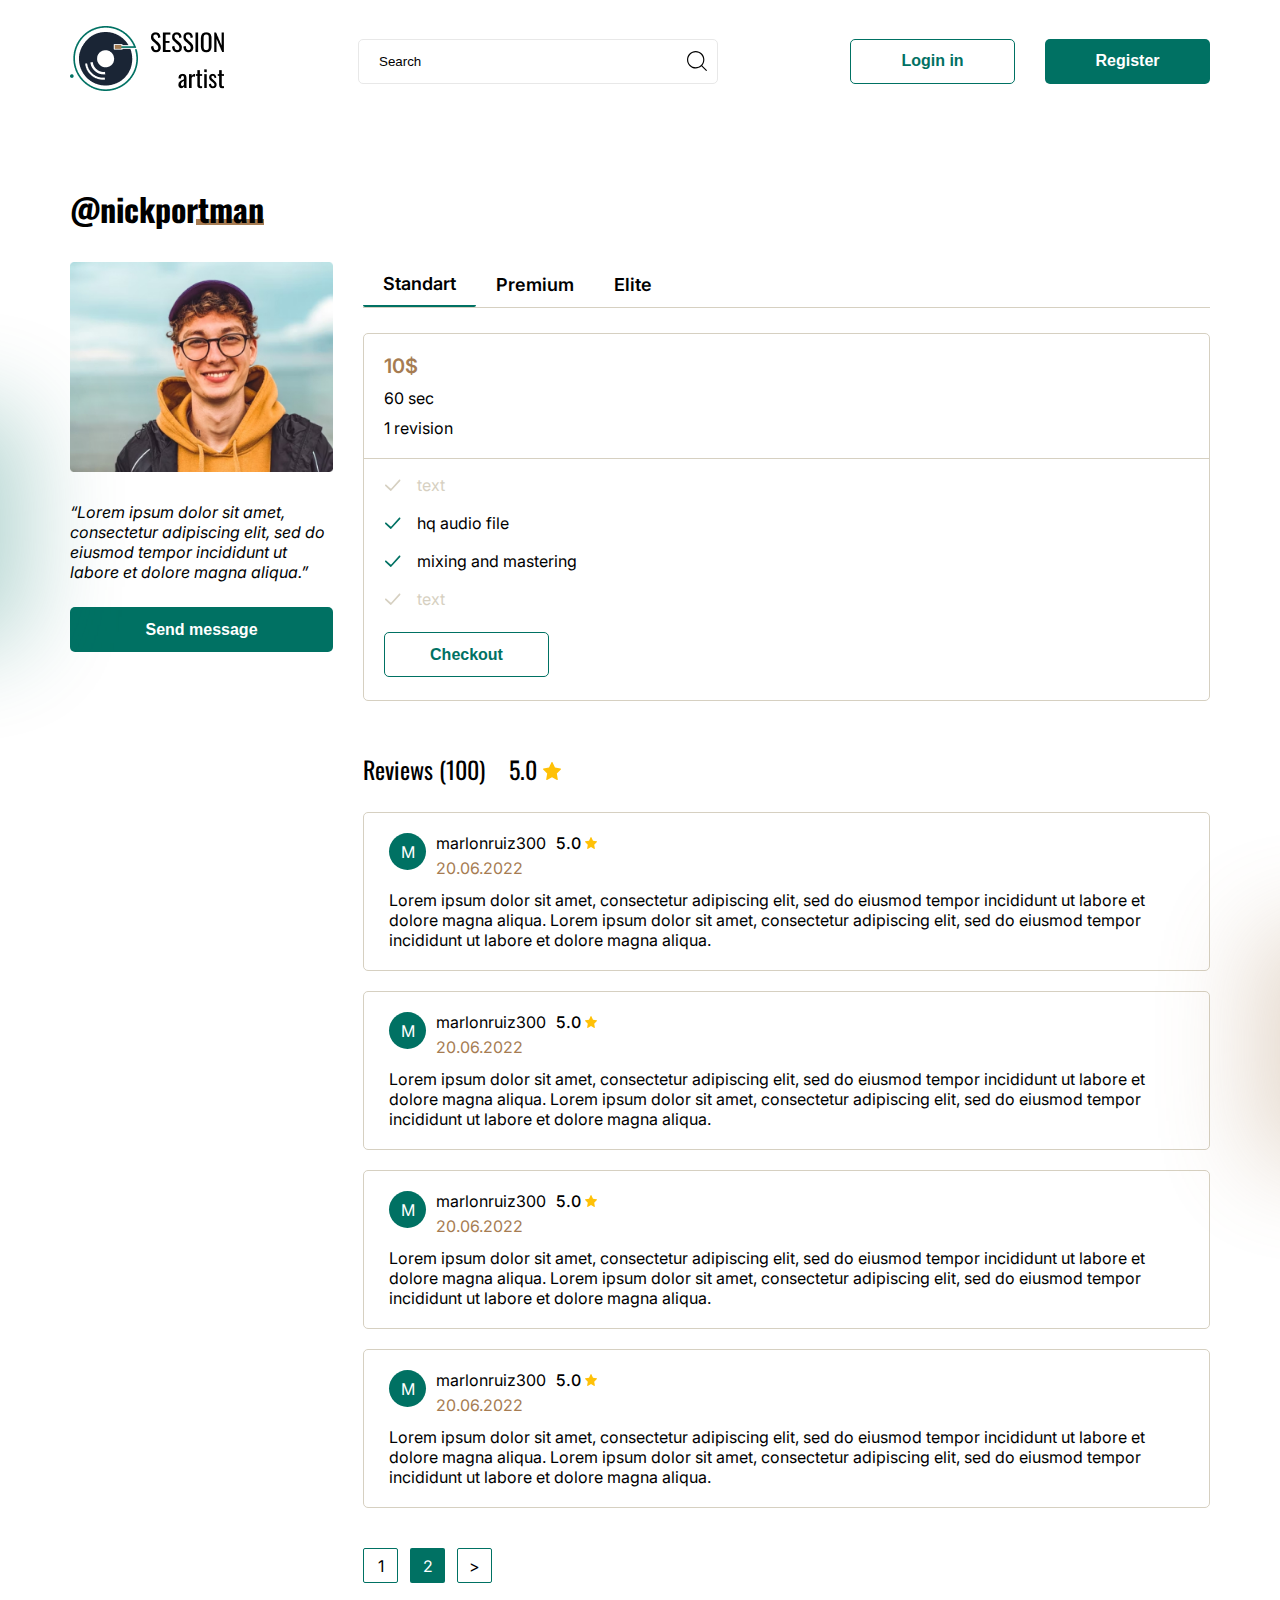
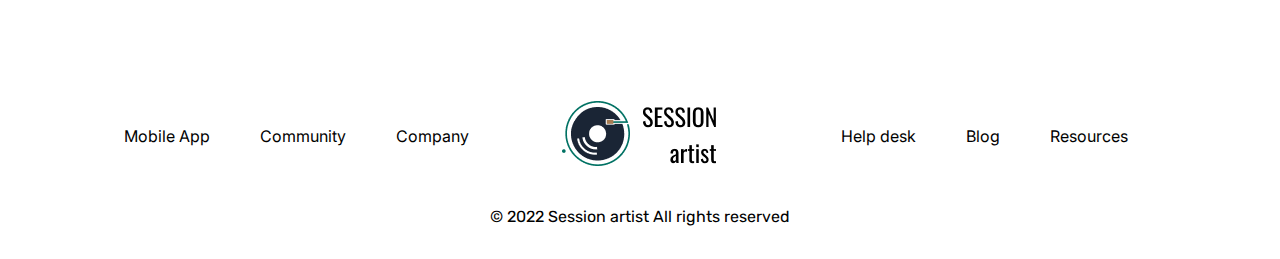
==== commit fd5fce83: "adaptive" ====
--- a/detail.html
+++ b/detail.html
@@ -6,6 +6,8 @@
     <meta name="viewport" content="width=device-width, initial-scale=1.0" />
     <link href="./css/style.css" rel="stylesheet" />
     <link href="./css/detail.css" rel="stylesheet" />
+    <link href="./css/tablet.css" rel="stylesheet" />
+    <link href="./css/mobile.css" rel="stylesheet" />
     <title>Session Artist</title>
   </head>
 
@@ -13,7 +15,24 @@
     <div class="blur">
       <div class="container">
         <header>
-          <a href="/"><img src="./images/logo.png" alt="logo" /></a>
+          <div class="search-mobile">
+            <svg
+              width="20"
+              height="20"
+              viewBox="0 0 20 20"
+              fill="none"
+              xmlns="http://www.w3.org/2000/svg"
+            >
+              <path
+                d="M19.7256 18.9889L15.2097 14.4538C16.5957 12.8665 17.3604 10.8581 17.3604 8.72728C17.3604 6.40138 16.4584 4.21493 14.8209 2.57041C13.1834 0.925893 11.0062 0.0200195 8.69023 0.0200195C6.37422 0.0200195 4.19708 0.925893 2.55956 2.57041C0.922038 4.21493 0.0200195 6.40138 0.0200195 8.72728C0.0200195 11.0532 0.922038 13.2396 2.55956 14.8842C4.19708 16.5287 6.37422 17.4345 8.69023 17.4345C10.812 17.4345 12.8118 16.6665 14.3923 15.2746L18.9082 19.8098C19.0211 19.9231 19.169 19.9798 19.3169 19.9798C19.4648 19.9798 19.6127 19.9231 19.7256 19.8098C19.9513 19.583 19.9513 19.2157 19.7256 18.9889ZM3.3769 14.0633C1.95783 12.6379 1.17605 10.7428 1.17605 8.72728C1.17605 6.71175 1.95783 4.81667 3.3769 3.39125C4.79626 1.96612 6.68327 1.18099 8.69023 1.18099C10.6972 1.18099 12.5842 1.96612 14.0036 3.39125C15.4226 4.81667 16.2044 6.71175 16.2044 8.72728C16.2044 10.7428 15.4226 12.6379 14.0036 14.0633C12.5842 15.4885 10.6972 16.2736 8.69023 16.2736C6.68327 16.2736 4.79626 15.4885 3.3769 14.0633Z"
+                fill="black"
+              />
+            </svg>
+          </div>
+
+          <a class="header-logo" href="/"
+            ><img src="./images/logo.png" alt="logo"
+          /></a>
 
           <div class="search-block">
             <svg
@@ -37,8 +56,32 @@
             />
           </div>
 
+          <div class="burger">
+            <svg
+              width="20"
+              height="20"
+              viewBox="0 0 20 20"
+              fill="none"
+              xmlns="http://www.w3.org/2000/svg"
+            >
+              <path
+                d="M19.2188 9.21875H0.78125C0.349766 9.21875 0 9.56852 0 10C0 10.4315 0.349766 10.7812 0.78125 10.7812H19.2188C19.6502 10.7812 20 10.4315 20 10C20 9.56852 19.6502 9.21875 19.2188 9.21875Z"
+                fill="black"
+              />
+              <path
+                d="M19.2188 2.96875H0.78125C0.349766 2.96875 0 3.31852 0 3.75C0 4.18148 0.349766 4.53125 0.78125 4.53125H19.2188C19.6502 4.53125 20 4.18148 20 3.75C20 3.31852 19.6502 2.96875 19.2188 2.96875Z"
+                fill="black"
+              />
+              <path
+                d="M19.2188 15.4688H0.78125C0.349766 15.4688 0 15.8185 0 16.25C0 16.6815 0.349766 17.0312 0.78125 17.0312H19.2188C19.6502 17.0312 20 16.6815 20 16.25C20 15.8185 19.6502 15.4688 19.2188 15.4688Z"
+                fill="black"
+              />
+            </svg>
+          </div>
+
           <div class="actions">
-            <button class="button-green-border">Log out</button>
+            <button class="button-green-border">Login in</button>
+            <button class="button">Register</button>
           </div>
         </header>
 
@@ -260,17 +303,23 @@
         </main>
 
         <footer>
-          <ul>
-            <li class="footer__nav-item"><a href="#">Mobile App</a></li>
-            <li class="footer__nav-item"><a href="#">Community</a></li>
-            <li class="footer__nav-item"><a href="#">Company</a></li>
-            <li class="footer__logo">
+          <div class="footer">
+            <ul>
+              <li class="footer__nav-item"><a href="#">Mobile App</a></li>
+              <li class="footer__nav-item"><a href="#">Community</a></li>
+              <li class="footer__nav-item"><a href="#">Company</a></li>
+            </ul>
+
+            <div class="footer__logo">
               <a href="/"><img src="./images/logo.png" alt="logo" /></a>
-            </li>
-            <li class="footer__nav-item"><a href="#">Help desk</a></li>
-            <li class="footer__nav-item"><a href="#">Blog</a></li>
-            <li class="footer__nav-item"><a href="#">Resources</a></li>
-          </ul>
+            </div>
+
+            <ul>
+              <li class="footer__nav-item"><a href="#">Help desk</a></li>
+              <li class="footer__nav-item"><a href="#">Blog</a></li>
+              <li class="footer__nav-item"><a href="#">Resources</a></li>
+            </ul>
+          </div>
 
           <div class="copy">© 2022 Session artist All rights reserved</div>
         </footer>
--- a/css/style.css
+++ b/css/style.css
@@ -52,6 +52,14 @@
   flex: 1 1 auto;
 }
 
+.search-mobile {
+  display: none;
+}
+
+.burger {
+  display: none;
+}
+
 .container {
   display: flex;
   flex-direction: column;
@@ -166,6 +174,7 @@
   display: flex;
   justify-content: space-between;
   align-items: center;
+  gap: 20px;
   padding: 23px 0px 20px;
 }
 
@@ -234,6 +243,7 @@
 
 .offer__title_wrap {
   position: relative;
+  display: inline;
 }
 
 .offer__title_wrap:before {
@@ -300,6 +310,16 @@
   list-style: none;
   display: flex;
   gap: 30px;
+  overflow: auto;
+  -ms-overflow-style: none;
+  scrollbar-width: none;
+  justify-content: flex-start;
+  padding: 0px 0 30px;
+}
+
+.offer .offer__list::-webkit-scrollbar {
+  width: 0;
+  height: 4px;
 }
 
 .offer .offer__item {
@@ -308,6 +328,7 @@
   border-radius: 8px;
   overflow: hidden;
   cursor: pointer;
+  min-width: 165px;
 }
 
 .offer__item-popup {
@@ -407,7 +428,13 @@
   justify-content: center;
   align-items: center;
   gap: 50px;
-  margin: 0 0 30px;
+}
+
+.footer {
+  display: flex;
+  width: 100%;
+  align-items: center;
+  margin: 0 0 33px;
 }
 
 .footer__nav-item {
@@ -454,8 +481,8 @@
   position: absolute;
   width: 234px;
   height: 234px;
-  left: 1408px;
-  top: 878px;
+  right: -209px;
+  top: 50%;
   background-color: #a67c52;
   opacity: 0.3;
   filter: blur(50px);
--- a/css/detail.css
+++ b/css/detail.css
@@ -1,10 +1,8 @@
-
-
 .detail {
   width: 100%;
   display: flex;
   flex-direction: column;
-  padding: 0 0 95px;
+  margin: 66px 0 95px;
 }
 
 .detail__title {
@@ -210,3 +208,73 @@
 .gray-text {
   color: #d6d0c1;
 }
+
+/*USER-PROFILE*/
+
+.invite {
+  display: flex;
+  flex-direction: column;
+  list-style: none;
+  gap: 10px;
+  margin: 30px 0px 30px;
+}
+
+.invite__item {
+  display: flex;
+  background-color: rgba(0, 113, 99, 0.1);
+  border-radius: 5px;
+  height: 45px;
+  justify-content: space-between;
+  align-items: center;
+  padding: 13px 15px;
+}
+
+.invite__item-bubble {
+  width: 25px;
+  height: 25px;
+  background-color: #007163;
+  display: flex;
+  border-radius: 100%;
+  justify-content: center;
+  align-items: center;
+  color: #fff;
+}
+
+.detail__list {
+  display: flex;
+  flex-direction: column;
+  list-style: none;
+  border: 1px solid #d6d0c1;
+  border-radius: 5px;
+  margin: 0 0 30px;
+}
+
+.detail__list-bubble {
+  width: 30px;
+  height: 30px;
+  background-color: rgba(0, 113, 99, 0.2);
+  display: flex;
+  border-radius: 100%;
+  justify-content: center;
+  align-items: center;
+  color: #007163;
+}
+
+.detail__list-item {
+  display: flex;
+  padding: 15px;
+  border-bottom: 1px solid #d6d0c1;
+  align-items: center;
+  justify-content: space-between;
+}
+
+.detail__list-item:last-child {
+  border-bottom: none;
+}
+
+.detail__info-user__title {
+  font-family: "Inter";
+  margin: 0 0 20px;
+  font-weight: 600;
+  font-size: 24px;
+}
--- a/css/tablet.css
+++ b/css/tablet.css
@@ -0,0 +1,19 @@
+@media (max-width: 1000px) {
+  .container {
+    padding: 0 20px;
+  }
+
+  header {
+    flex-wrap: wrap;
+  }
+
+  .actions {
+    width: 100%;
+    justify-content: center;
+  }
+
+  footer ul {
+    flex-direction: column;
+    gap: 30px;
+  }
+}
--- a/css/mobile.css
+++ b/css/mobile.css
@@ -0,0 +1,140 @@
+@media (max-width: 600px) {
+  header .actions {
+    display: none;
+  }
+
+  header {
+    flex-wrap: nowrap;
+    padding: 16px 0px 20px;
+  }
+
+  .header-logo img {
+    height: 54px;
+  }
+
+  .search-block {
+    display: none;
+  }
+
+  .search-block__input {
+    display: none;
+  }
+  .search-block svg {
+    display: none;
+  }
+
+  .search-mobile {
+    display: flex;
+  }
+  .burger {
+    display: flex;
+  }
+
+  .offer {
+    padding: 28px 0px 0px;
+    background-size: contain;
+    background-position: top;
+    background-repeat: no-repeat;
+  }
+
+  .offer__info {
+    max-width: 237px;
+  }
+
+  .offer__title_wrap {
+    width: min-content;
+  }
+
+  .offer__title_wrap:before {
+    bottom: 8px;
+  }
+
+  .offer__title {
+    font-size: 28px;
+    margin: 0 0 20px;
+    line-height: 41px;
+  }
+
+  .offer__description {
+    font-size: 18px;
+  }
+  .offer__info:before {
+    width: 100px;
+    height: 100px;
+    filter: blur(25px);
+  }
+
+  .offer__info:after {
+    width: 100px;
+    height: 100px;
+    filter: blur(25px);
+  }
+
+  .offer .offer__list {
+    margin: 23px 0px 50px;
+  }
+
+  .offer .offer__list::-webkit-scrollbar {
+    width: 0;
+    height: 0;
+  }
+
+  .offer .offer__item {
+    min-width: 155px;
+  }
+
+  .social {
+    margin: 0 0 70px;
+  }
+
+  .social__title {
+    font-size: 24px;
+    margin: 0 0 20px;
+  }
+
+  .social__item {
+    width: 30px;
+    height: 30px;
+  }
+
+  .social__item svg {
+    width: 30px;
+    height: 30px;
+  }
+
+  .copy {
+    font-size: 14px;
+  }
+
+  .button-brown {
+    min-height: 40px;
+    min-width: 135px;
+    font-size: 16px;
+  }
+
+  .button-green-border-light {
+    min-height: 40px;
+    min-width: 135px;
+    font-size: 16px;
+  }
+
+  .footer {
+    flex-wrap: wrap;
+  }
+
+  .footer__logo {
+    width: 100%;
+    display: flex;
+    justify-content: center;
+    margin: 0 0 30px;
+  }
+
+  .footer__logo img {
+    height: 54px;
+  }
+
+  footer ul {
+    width: 50%;
+    order: 1;
+  }
+}
